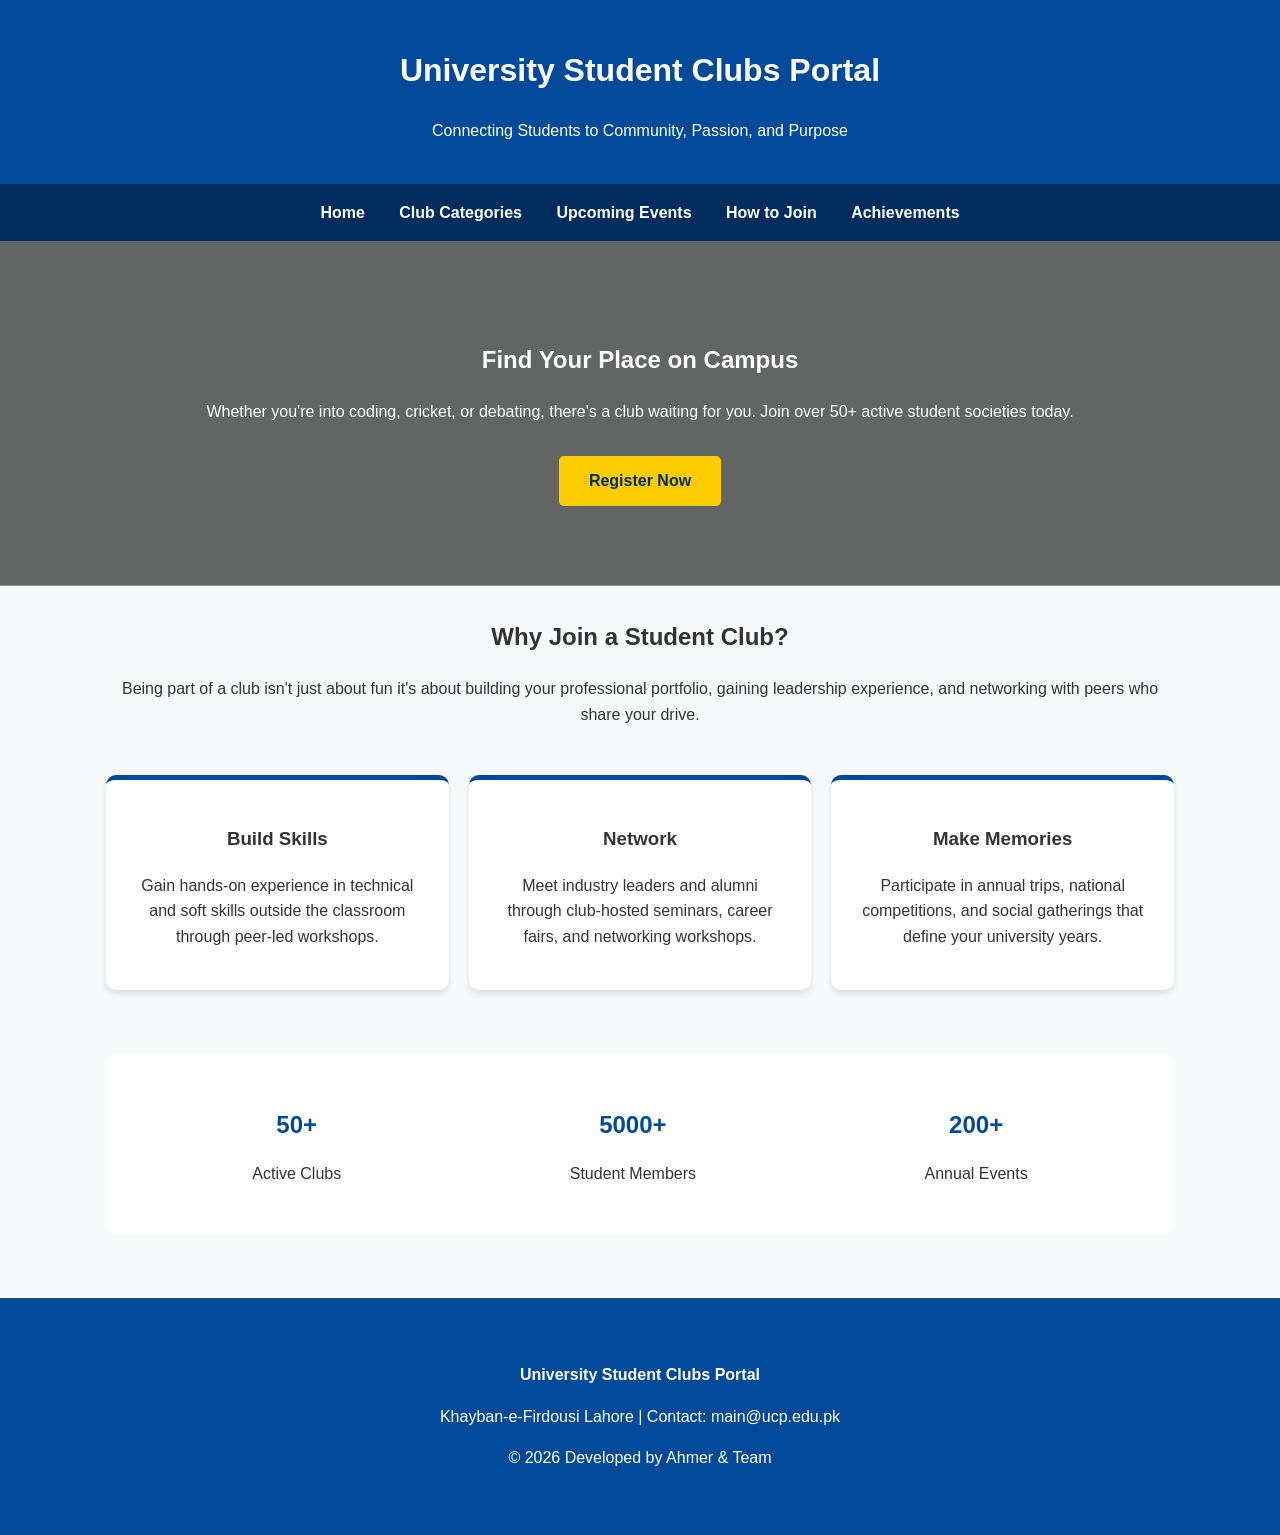
==== src/index.html @ 1320c47b "Implement Landin Page and responsive styles in global styles.css" ====
<!DOCTYPE html>
<html lang="en">
<head>
    <meta charset="UTF-8">
    <meta name="viewport" content="width=device-width, initial-scale=1.0">
    <title>Home | University Student Clubs Portal</title>
    <link rel="stylesheet" href="../styles/styles.css">
</head>
<body>
    <header>
        <h1>University Student Clubs Portal</h1>
        <p>Connecting Students to Community, Passion, and Purpose</p>
    </header>

    <nav>
        <a href="index.html">Home</a>
        <a href="clubs.html">Club Categories</a>
        <a href="events.html">Upcoming Events</a>
        <a href="join.html">How to Join</a>
        <a href="highlights.html">Achievements</a>
    </nav>

    <section class="hero">
        <div class="hero-content">
            <h2>Find Your Place on Campus</h2>
            <p>Whether you're into coding, cricket, or debating, there's a club waiting for you. Join over 50+ active student societies today.</p>
            <a href="join.html" class="btn">Register Now</a>
        </div>
    </section>

    <main>
        <section class="intro">
            <h2>Why Join a Student Club?</h2>
            <p>Being part of a club isn't just about fun it's about building your professional portfolio, gaining leadership experience, and networking with peers who share your drive.</p>
        </section>

        <div class="card-container">
            <div class="card">
                <h3>Build Skills</h3>
                <p>Gain hands-on experience in technical and soft skills outside the classroom through peer-led workshops.</p>
            </div>
            <div class="card">
                <h3>Network</h3>
                <p>Meet industry leaders and alumni through club-hosted seminars, career fairs, and networking workshops.</p>
            </div>
            <div class="card">
                <h3>Make Memories</h3>
                <p>Participate in annual trips, national competitions, and social gatherings that define your university years.</p>
            </div>
        </div>

        <section class="stats-container">
            <div class="stat-item">
                <h2>50+</h2>
                <p>Active Clubs</p>
            </div>
            <div class="stat-item">
                <h2>5000+</h2>
                <p>Student Members</p>
            </div>
            <div class="stat-item">
                <h2>200+</h2>
                <p>Annual Events</p>
            </div>
        </section>

    </main>

    <footer>
        <p><strong>University Student Clubs Portal</strong></p>
        <p>Khayban-e-Firdousi Lahore | Contact: main@ucp.edu.pk</p>
        <p>&copy; 2026 Developed by Ahmer & Team </p>
    </footer>
</body>
</html>
---- styles/styles.css ----
:root {
    --primary: #004a99;
    --secondary: #002d5d;
    --accent: #ffcc00;
    --light: #f8f9fa;
    --dark: #333;
    --white: #ffffff;
}

* { box-sizing: border-box; }

body {
    font-family: 'Segoe UI', Arial, sans-serif;
    line-height: 1.6;
    margin: 0;
    color: var(--dark);
    background-color: var(--light);
}

header {
    background: var(--primary);
    color: var(--white);
    padding: 1.5rem 1rem;
    text-align: center;
}

nav {
    background: var(--secondary);
    padding: 1rem;
    position: sticky;
    top: 0;
    text-align: center;
    z-index: 1000;
}

nav a {
    color: var(--white);
    text-decoration: none;
    margin: 0 15px;
    font-weight: 600;
    transition: color 0.3s;
}

nav a:hover {
    color: var(--accent);
}

.hero {
    background: linear-gradient(rgba(0,0,0,0.6), rgba(0,0,0,0.6)), 
                url('https://imgs.search.brave.com/7OscIklwIqk8ISr5sIrmUjs1Qwvay2LSCZokyYNN7Rs/rs:fit:500:0:1:0/g:ce/aHR0cHM6Ly93d3cu/ZWR1b3BpbmlvbnMu/Y29tL3dwLWNvbnRl/bnQvdXBsb2Fkcy8y/MDE3LzExL1VuaXZl/cnNpdHktT2YtQ2Vu/dHJhbC1QdW5qYWIt/VUNQLUNBTVBVUy02/MTB4NjEwLmpwZw');
    background-size: cover;
    background-position: center;
    color: var(--white);
    padding: 5rem 1rem;
    text-align: center;
}

.btn {
    display: inline-block;
    background: var(--accent);
    color: var(--secondary);
    padding: 12px 30px;
    text-decoration: none;
    font-weight: bold;
    border-radius: 5px;
    margin-top: 15px;
    transition: transform 0.2s;
}

.btn:hover {
    transform: scale(1.05);
}

main {
    max-width: 1100px;
    margin: 2rem auto;
    padding: 0 1rem;
}

.intro {
    text-align: center;
    margin-bottom: 3rem;
}

.card-container {
    display: flex;
    gap: 20px;
    margin-top: 2rem;
}

.card {
    background: var(--white);
    padding: 25px;
    border-radius: 10px;
    box-shadow: 0 4px 6px rgba(0,0,0,0.1);
    flex: 1;
    border-top: 5px solid var(--primary);
    text-align: center;
}

.stats-container {
    display: flex;
    justify-content: space-around;
    background: var(--white);
    margin-top: 4rem;
    padding: 2rem;
    border-radius: 10px;
    text-align: center;
}

.stat-item h2 {
    color: var(--primary);
    margin-bottom: 0;
}

@media (max-width: 768px) {
    nav {
        display: flex;
        flex-direction: column;
    }
    nav a {
        padding: 8px 0;
    }
    .card-container, .stats-container {
        flex-direction: column;
    }
    .hero h2 {
        font-size: 1.5rem;
    }
}

footer {
    text-align: center;
    padding: 3rem;
    background: var(--primary);
    color: var(--white);
    margin-top: 4rem;
}

footer a {
    color: var(--accent);
    text-decoration: none;
}
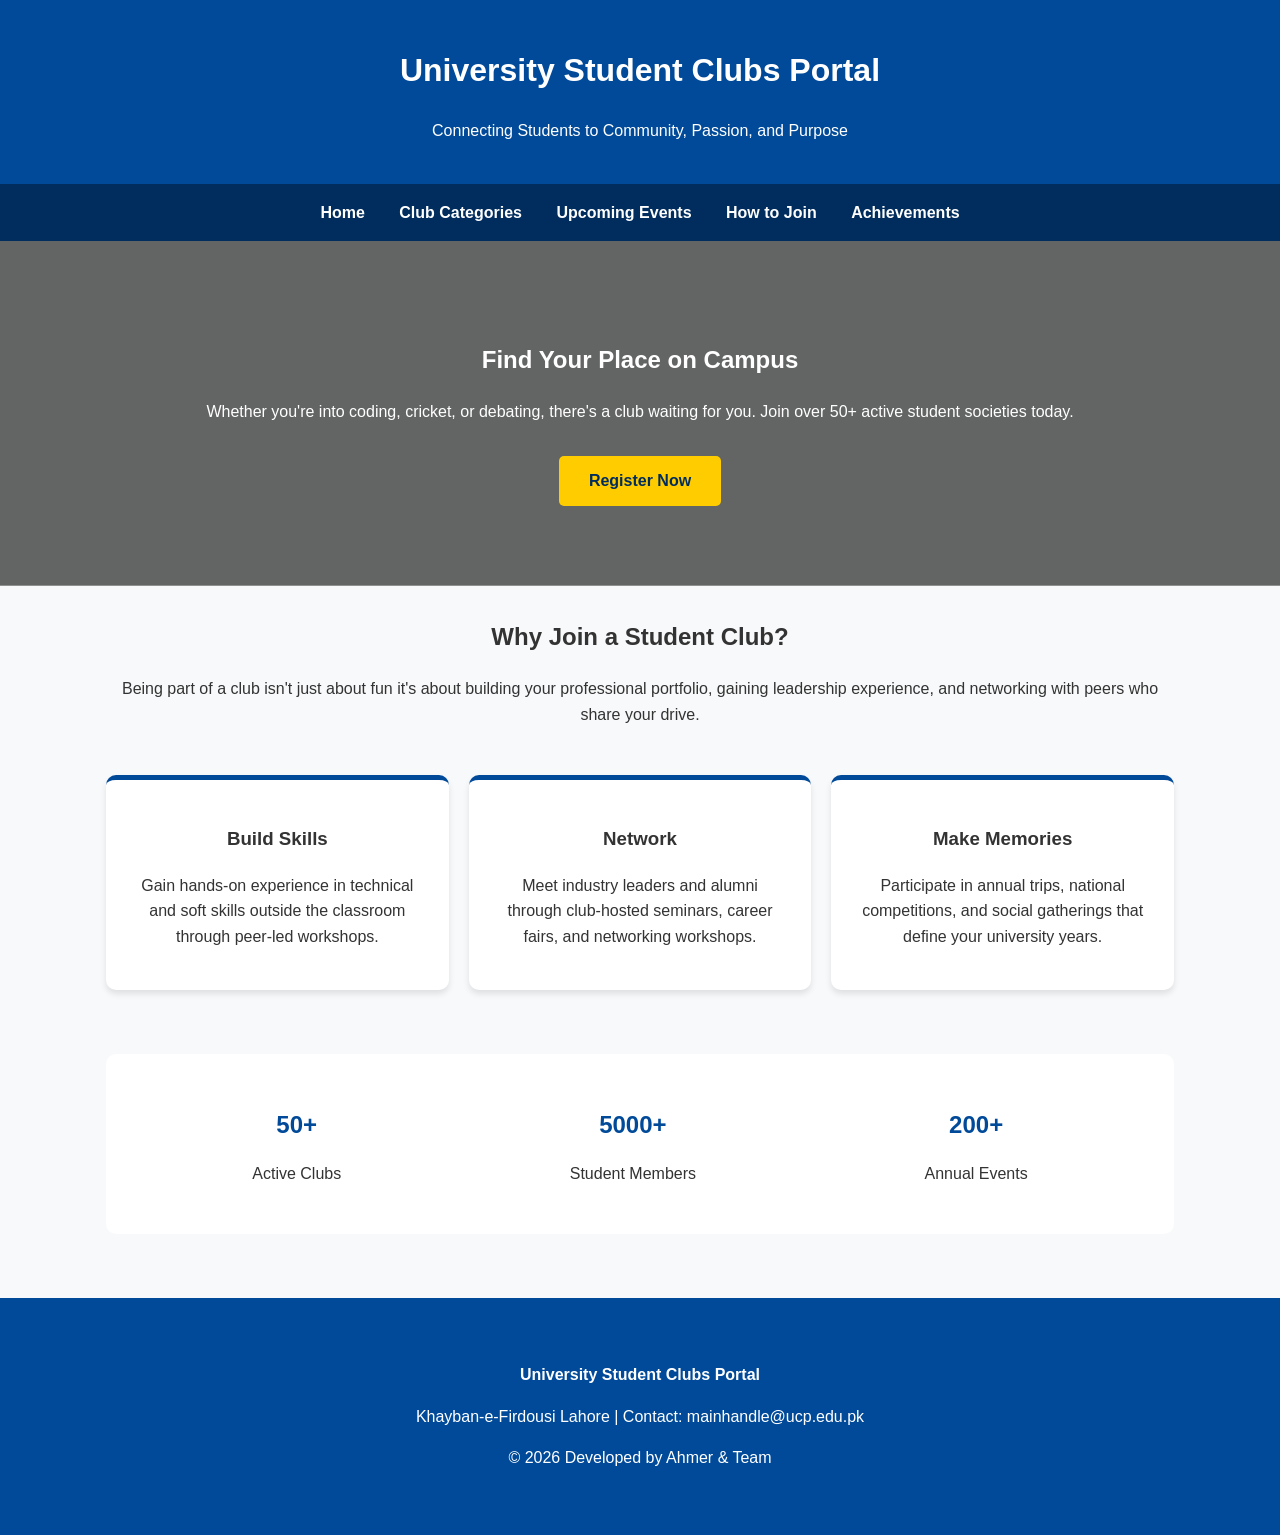
==== commit 5a22f6c7: "Updated Footer" ====
--- a/src/index.html
+++ b/src/index.html
@@ -1,11 +1,13 @@
 <!DOCTYPE html>
 <html lang="en">
+
 <head>
     <meta charset="UTF-8">
     <meta name="viewport" content="width=device-width, initial-scale=1.0">
     <title>Home | University Student Clubs Portal</title>
     <link rel="stylesheet" href="../styles/styles.css">
 </head>
+
 <body>
     <header>
         <h1>University Student Clubs Portal</h1>
@@ -23,7 +25,8 @@
     <section class="hero">
         <div class="hero-content">
             <h2>Find Your Place on Campus</h2>
-            <p>Whether you're into coding, cricket, or debating, there's a club waiting for you. Join over 50+ active student societies today.</p>
+            <p>Whether you're into coding, cricket, or debating, there's a club waiting for you. Join over 50+ active
+                student societies today.</p>
             <a href="join.html" class="btn">Register Now</a>
         </div>
     </section>
@@ -31,21 +34,25 @@
     <main>
         <section class="intro">
             <h2>Why Join a Student Club?</h2>
-            <p>Being part of a club isn't just about fun it's about building your professional portfolio, gaining leadership experience, and networking with peers who share your drive.</p>
+            <p>Being part of a club isn't just about fun it's about building your professional portfolio, gaining
+                leadership experience, and networking with peers who share your drive.</p>
         </section>
 
         <div class="card-container">
             <div class="card">
                 <h3>Build Skills</h3>
-                <p>Gain hands-on experience in technical and soft skills outside the classroom through peer-led workshops.</p>
+                <p>Gain hands-on experience in technical and soft skills outside the classroom through peer-led
+                    workshops.</p>
             </div>
             <div class="card">
                 <h3>Network</h3>
-                <p>Meet industry leaders and alumni through club-hosted seminars, career fairs, and networking workshops.</p>
+                <p>Meet industry leaders and alumni through club-hosted seminars, career fairs, and networking
+                    workshops.</p>
             </div>
             <div class="card">
                 <h3>Make Memories</h3>
-                <p>Participate in annual trips, national competitions, and social gatherings that define your university years.</p>
+                <p>Participate in annual trips, national competitions, and social gatherings that define your university
+                    years.</p>
             </div>
         </div>
 
@@ -68,8 +75,9 @@
 
     <footer>
         <p><strong>University Student Clubs Portal</strong></p>
-        <p>Khayban-e-Firdousi Lahore | Contact: main@ucp.edu.pk</p>
+        <p>Khayban-e-Firdousi Lahore | Contact: mainhandle@ucp.edu.pk</p>
         <p>&copy; 2026 Developed by Ahmer & Team </p>
     </footer>
 </body>
+
 </html>
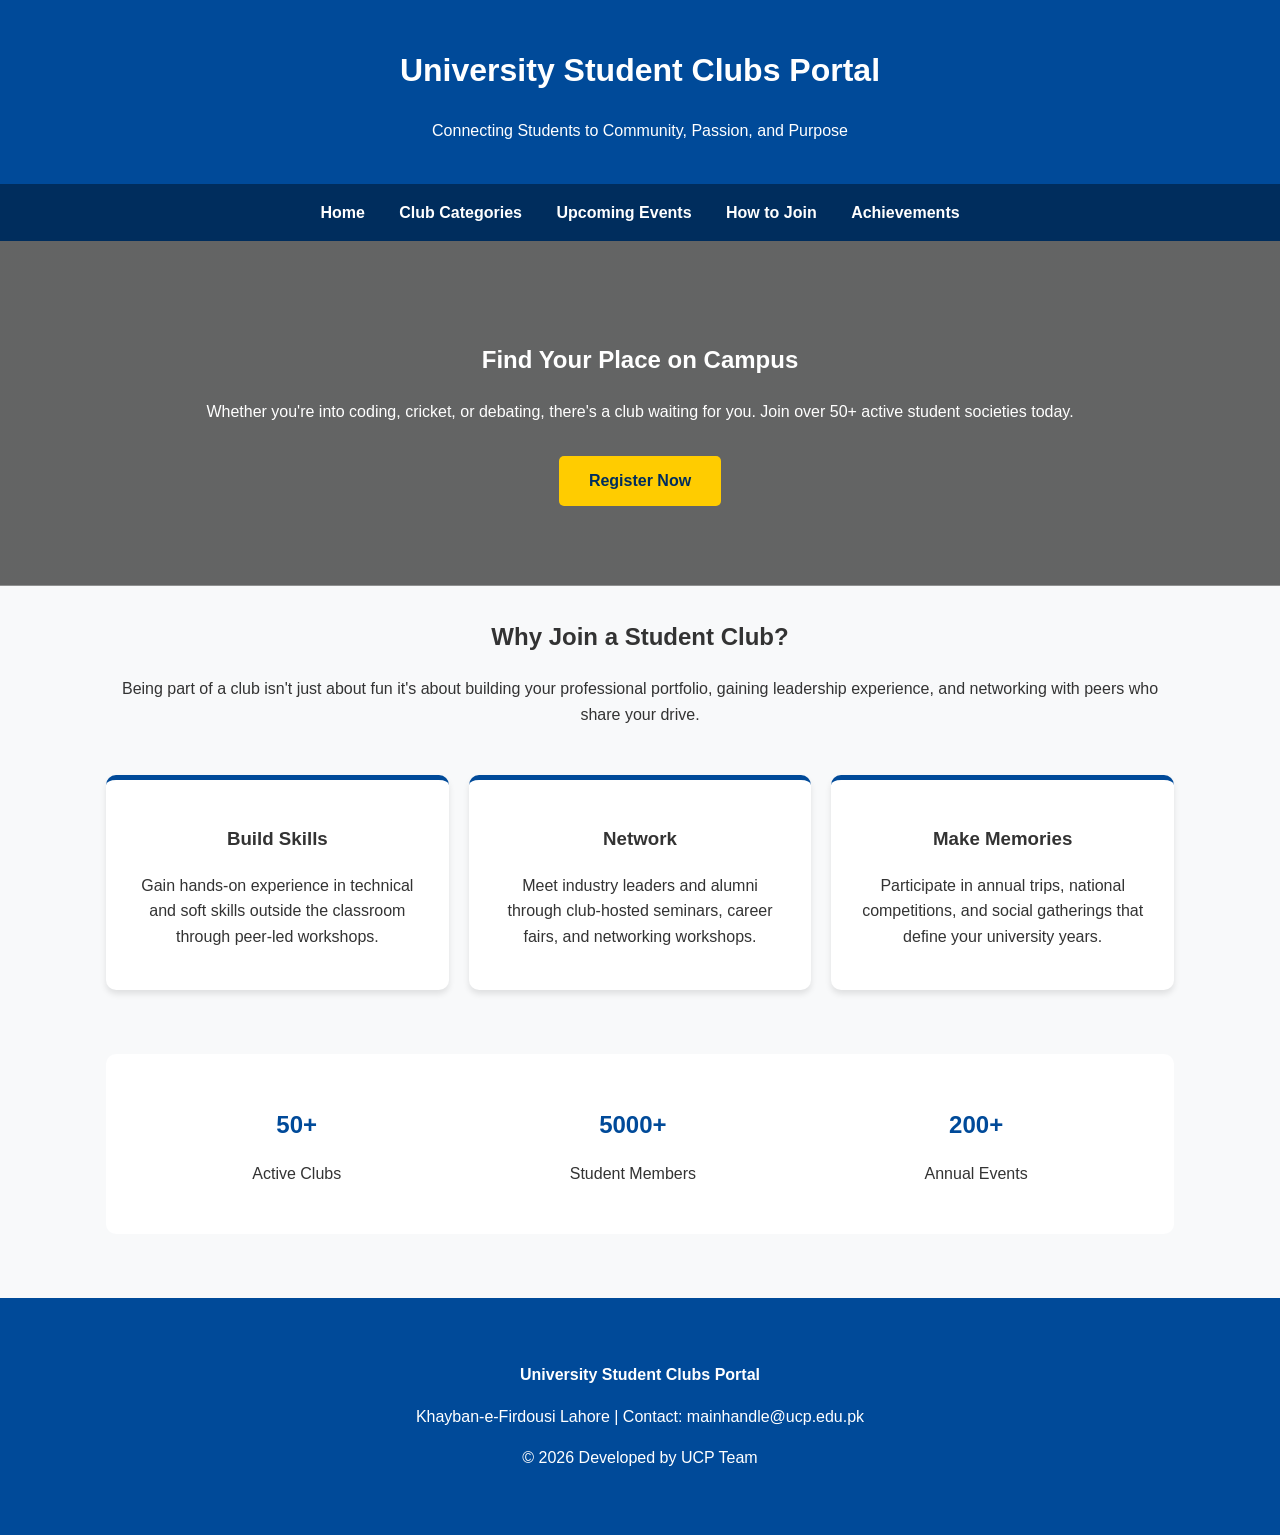
==== commit 3584fff5: "Fixed Footer" ====
--- a/src/index.html
+++ b/src/index.html
@@ -76,7 +76,7 @@
     <footer>
         <p><strong>University Student Clubs Portal</strong></p>
         <p>Khayban-e-Firdousi Lahore | Contact: mainhandle@ucp.edu.pk</p>
-        <p>&copy; 2026 Developed by Ahmer & Team </p>
+        <p>&copy; 2026 Developed by UCP Team</p>
     </footer>
 </body>
 
--- a/styles/styles.css
+++ b/styles/styles.css
@@ -1,3 +1,137 @@
+/* --- Events Page Specific Styles --- */
+.event-card-container {
+    display: flex;
+    flex-wrap: wrap;
+    gap: 24px;
+    margin-top: 2.5rem;
+    justify-content: center;
+}
+
+.event-card {
+    background: var(--white);
+    border-radius: 10px;
+    box-shadow: 0 4px 8px rgba(0, 0, 0, 0.08);
+    padding: 2rem 1.5rem 1.5rem 1.5rem;
+    min-width: 260px;
+    max-width: 320px;
+    flex: 1 1 260px;
+    display: flex;
+    flex-direction: column;
+    align-items: flex-start;
+    border-top: 5px solid var(--accent);
+    transition: transform 0.2s;
+}
+
+.event-card:hover {
+    transform: translateY(-6px) scale(1.03);
+    box-shadow: 0 8px 16px rgba(0, 0, 0, 0.13);
+}
+
+.event-card h3 {
+    margin-top: 0;
+    color: var(--primary);
+    margin-bottom: 0.5rem;
+}
+
+.event-date {
+    font-weight: bold;
+    color: var(--secondary);
+    margin-bottom: 0.2rem;
+}
+
+.event-club {
+    font-size: 0.98rem;
+    color: var(--primary);
+    margin-bottom: 0.7rem;
+}
+
+@media (max-width: 900px) {
+    .event-card-container {
+        flex-direction: column;
+        align-items: center;
+        gap: 18px;
+    }
+
+    .event-card {
+        width: 95%;
+        max-width: 420px;
+    }
+}
+
+@media (max-width: 600px) {
+    .event-card-container {
+        padding: 0 0.5rem;
+    }
+
+    .event-card {
+        padding: 1.2rem 0.7rem 1rem 0.7rem;
+        font-size: 0.98rem;
+    }
+}
+
+
+
+/* --- Join Page Specific Styles (scoped in media query) --- */
+@media (max-width: 9000px) {
+    .join-form-container {
+        max-width: 500px;
+        margin: 0 auto 3rem auto;
+        background: var(--white);
+        padding: 2rem 2rem 1.5rem 2rem;
+        border-radius: 12px;
+        box-shadow: 0 4px 12px rgba(0, 0, 0, 0.08);
+    }
+
+    .join-form {
+        display: flex;
+        flex-direction: column;
+        gap: 1rem;
+    }
+
+    .join-form label {
+        font-weight: 600;
+        margin-bottom: 0.2rem;
+        color: var(--primary);
+    }
+
+    .join-form input,
+    .join-form select,
+    .join-form textarea {
+        padding: 0.7rem;
+        border: 1px solid #ccc;
+        border-radius: 5px;
+        font-size: 1rem;
+        font-family: inherit;
+        background: #f4f7fa;
+        resize: vertical;
+    }
+
+    .join-form textarea {
+        min-height: 80px;
+    }
+
+    .join-form button.btn {
+        margin-top: 0.5rem;
+        width: 100%;
+    }
+
+    .join-info {
+        text-align: center;
+        margin-top: 2rem;
+        background: var(--light);
+        padding: 1.5rem;
+        border-radius: 8px;
+        color: var(--dark);
+    }
+}
+
+/* --- Responsive for Join Page --- */
+@media (max-width: 600px) {
+    .join-form-container {
+        padding: 1rem 0.5rem;
+    }
+}
+
 :root {
     --primary: #004a99;
     --secondary: #002d5d;
@@ -7,7 +141,9 @@
     --white: #ffffff;
 }
 
-* { box-sizing: border-box; }
+* {
+    box-sizing: border-box;
+}
 
 body {
     font-family: 'Segoe UI', Arial, sans-serif;
@@ -46,8 +182,8 @@
 }
 
 .hero {
-    background: linear-gradient(rgba(0,0,0,0.6), rgba(0,0,0,0.6)), 
-                url('https://imgs.search.brave.com/7OscIklwIqk8ISr5sIrmUjs1Qwvay2LSCZokyYNN7Rs/rs:fit:500:0:1:0/g:ce/aHR0cHM6Ly93d3cu/ZWR1b3BpbmlvbnMu/Y29tL3dwLWNvbnRl/bnQvdXBsb2Fkcy8y/MDE3LzExL1VuaXZl/cnNpdHktT2YtQ2Vu/dHJhbC1QdW5qYWIt/VUNQLUNBTVBVUy02/MTB4NjEwLmpwZw');
+    background: linear-gradient(rgba(0, 0, 0, 0.6), rgba(0, 0, 0, 0.6)),
+        url('https://imgs.search.brave.com/7OscIklwIqk8ISr5sIrmUjs1Qwvay2LSCZokyYNN7Rs/rs:fit:500:0:1:0/g:ce/aHR0cHM6Ly93d3cu/ZWR1b3BpbmlvbnMu/Y29tL3dwLWNvbnRl/bnQvdXBsb2Fkcy8y/MDE3LzExL1VuaXZl/cnNpdHktT2YtQ2Vu/dHJhbC1QdW5qYWIt/VUNQLUNBTVBVUy02/MTB4NjEwLmpwZw');
     background-size: cover;
     background-position: center;
     color: var(--white);
@@ -92,7 +228,7 @@
     background: var(--white);
     padding: 25px;
     border-radius: 10px;
-    box-shadow: 0 4px 6px rgba(0,0,0,0.1);
+    box-shadow: 0 4px 6px rgba(0, 0, 0, 0.1);
     flex: 1;
     border-top: 5px solid var(--primary);
     text-align: center;
@@ -118,12 +254,16 @@
         display: flex;
         flex-direction: column;
     }
+
     nav a {
         padding: 8px 0;
     }
-    .card-container, .stats-container {
+
+    .card-container,
+    .stats-container {
         flex-direction: column;
     }
+
     .hero h2 {
         font-size: 1.5rem;
     }
@@ -140,4 +280,62 @@
 footer a {
     color: var(--accent);
     text-decoration: none;
+}
+
+/* --- Club Page Styles --- */
+.club-grid {
+    display: grid;
+    grid-template-columns: repeat(2, minmax(0, 1fr));
+    gap: 1.5rem;
+    margin-top: 2rem;
+}
+
+.club-card {
+    border-radius: 10px;
+    padding: 1.6rem;
+    background: var(--white);
+    box-shadow: 0 3px 11px rgba(0, 0, 0, 0.08);
+    border-top: 5px solid var(--accent);
+    transition: transform 0.2s ease, box-shadow 0.2s ease;
+}
+
+.club-card:hover {
+    transform: translateY(-4px);
+    box-shadow: 0 6px 16px rgba(0, 0, 0, 0.14);
+}
+
+.club-card h3 {
+    color: var(--primary);
+    margin-bottom: 0.7rem;
+}
+
+.club-benefits {
+    margin-top: 2.5rem;
+    background: var(--white);
+    padding: 1.4rem;
+    border-radius: 10px;
+    box-shadow: 0 2px 6px rgba(0, 0, 0, 0.08);
+}
+
+.club-benefits ul {
+    padding-left: 1rem;
+    margin: 0.8rem 0 0 0;
+}
+
+.club-benefits li {
+    margin-bottom: 0.6rem;
+}
+
+@media (max-width: 900px) {
+    .club-grid {
+        grid-template-columns: 1fr;
+    }
+
+    .hero {
+        padding: 3.5rem 1rem;
+    }
+
+    .hero h2 {
+        font-size: 1.6rem;
+    }
 }
